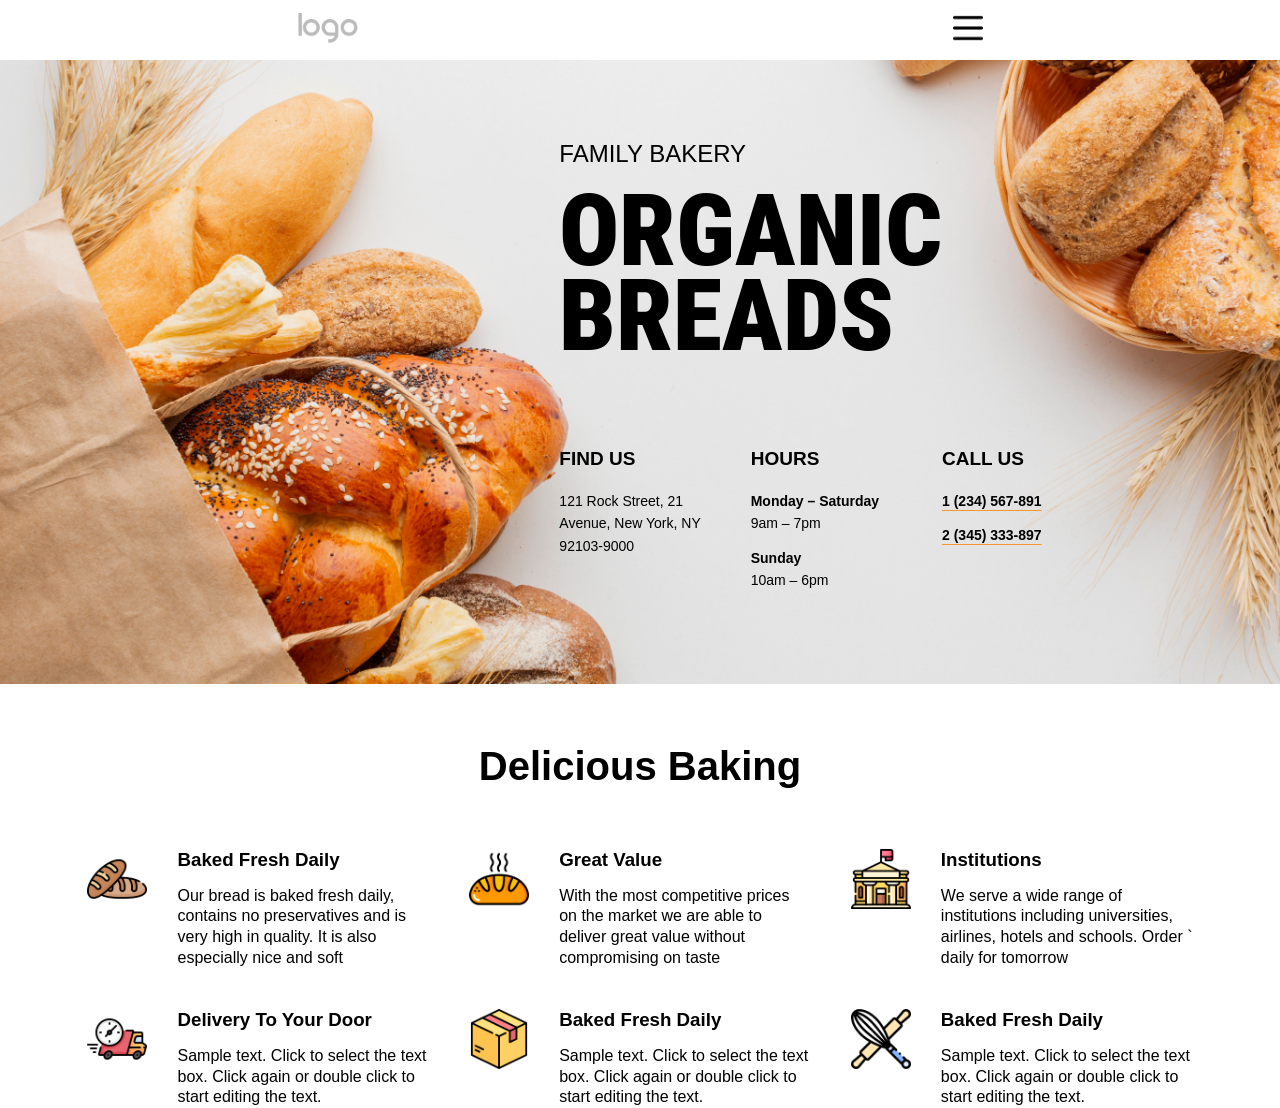
==== Pract_5/index.html @ ac5ef685 "continuing the pract_5" ====
<!DOCTYPE html>
<html lang="en">
<head>
    <meta charset="UTF-8">
    <meta name="viewport" content="width=device-width, initial-scale=1.0">
    <link rel="stylesheet" href="style.css">
    <link href="https://fonts.googleapis.com/css2?family=Roboto+Condensed:wght@400;700&display=swap" rel="stylesheet">    <title>Document</title>
</head>
<body>
    <header>
        <div class="logo">
            <img src="img/logo.png" alt="Logo">
        </div>
        <div class="burger-menu">
            <img src="img/hamburger.png" alt="Menu">
        </div>
    </header>
    
    <section class="hero">
        <div class="hero-container">
            <div class="hero-content">
                <div class="hero-text">
                    <h2>FAMILY BAKERY</h2>
                    <h1>ORGANIC<br>BREADS</h1>
                </div>
                <div class="hero-grid">
                    <div>
                        <h3>FIND US</h3>
                        <p>121 Rock Street, 21 <br>Avenue, New York, NY <br>92103-9000</p>
                    </div>

                    <div>
                        <h3>HOURS</h3>
                        <p><b>Monday – Saturday</b><br>9am – 7pm</p>
                        <p><b>Sunday</b><br>10am – 6pm</p>
                    </div>

                    <div class="call">
                        <h3>CALL US</h3>
                        <p>1 (234) 567-891</p>
                        <p>2 (345) 333-897</p>
                    </div>
                </div>
            </div>
        </div>
    </section>
    <section class="baking">
        <h1>Delicious Baking</h1>
        <div class="baking-grid">
            <div class="grid-element">
                <img src="img/breadsicon.png" alt="breadsIcon" class="icon">
                <div>
                    <h3>Baked Fresh Daily</h3>
                    <p>Our bread is baked fresh daily,
                        <br>contains no preservatives and is
                        <br>very high in quality. It is also
                        <br>especially nice and soft</p>
                </div>
            </div>
            <div class="grid-element">
                <img src="img/breadicon.png" alt="breadsIcon" class="icon">
                <div>
                    <h3>Great Value</h3>
                    <p>With the most competitive prices
                        <br>on the market we are able to
                        <br>deliver great value without
                        <br>compromising on taste</p>
                </div>
            </div>
            <div class="grid-element">
                <img src="img/imageicon.png" alt="breadsIcon" class="icon">
                <div>
                    <h3>Institutions</h3>
                    <p>We serve a wide range of
                        <br>institutions including universities,
                        <br>airlines, hotels and schools. Order
        `               <br>daily for tomorrow</p>
                </div>
            </div>
            <div class="grid-element">
                <img src="img/deliveryicon.png" alt="breadsIcon" class="icon">
                <div>
                    <h3>Delivery To Your Door</h3>
                    <p>Sample text. Click to select the text
                        <br>box. Click again or double click to
                        <br>start editing the text.</p>
                </div>
            </div>
            <div class="grid-element">
                <img src="img/boxicon.png" alt="breadsIcon" class="icon">
                <div>
                    <h3>Baked Fresh Daily</h3>
                    <p>Sample text. Click to select the text
                        <br>box. Click again or double click to
                        <br>start editing the text.</p>
                </div>
            </div>
            <div class="grid-element">
                <img src="img/toolsicon.png" alt="breadsIcon" class="icon">
                <div>
                    <h3>Baked Fresh Daily</h3>
                    <p>Sample text. Click to select the text
                        <br>box. Click again or double click to
                        <br>start editing the text.</p>
                </div>
            </div>
        </div>
    </section>
</body>
</html>
---- Pract_5/style.css ----
* {
    margin: 0;
    padding: 0;
    box-sizing: border-box;
}

header {
    display: flex;
    justify-content: space-around;
    align-items: center;
    width: 100%;
    height: 60px;
}

header img {
    height: 30px;
}

body {
    width: 100%;
    font-family: Montserrat, sans-serif;
}

.hero {
    min-height: 600px;
    max-height: 800px;
    display: flex;
    align-items: center;
    background-image: url("img/breadbg.jpg");
    background-size: cover;
    background-position: center;
    background-repeat: no-repeat;
    background-position: 100% 80%;
}

.hero-container {
    width: 100%;
    max-width: 1200px;
    margin: 0 auto;
    padding: 80px 24px;
    display: grid;
    grid-template-columns: 43% 57%;
}

.hero-content {
    grid-column: 2;
    max-width: 550px;
}

.hero-text h2 {
    font-size: 24px;
    font-weight: 400;
}

.hero-text h1 {
    font-size: 100px;
    line-height: 0.85;
    font-weight: 900;
    margin: 20px 0;
    font-family: "Roboto Condensed", sans-serif;;
}

.hero-text p {
    font-size: 13px;
}

.hero-grid {
    display: grid;
    grid-template-columns: repeat(3, 1fr);
    gap: 24px;
    margin-top: 90px;
}

.hero-grid h3 {
    font-size: 19px;
    margin-bottom: 20px;
}

.hero-grid p {
    font-size: 14px;
    line-height: 1.6;
    margin-bottom: 12px;
}

.call p {
    font-weight: 700;
    text-decoration: underline;
    text-decoration-skip-ink: none;
    text-underline-offset: 4px;
    text-decoration-color: #f2962f;
}

.baking {
    display: flex;
    flex-direction: column;
    justify-content: center;
    align-items: center;
}

.baking h1 {
    font-size: 40px;
    margin: 60px 0;
}

.baking-grid {
    display: grid;
    grid-template-columns: repeat(3, 1fr);
    gap: 40px;
}

.grid-element {
    display: flex;
}

.icon {
    height: 60px;
    padding-right: 30px;
}

.grid-element h3 {
    margin-bottom: 15px;
}

.grid-element p {
    line-height: 1.3;
}
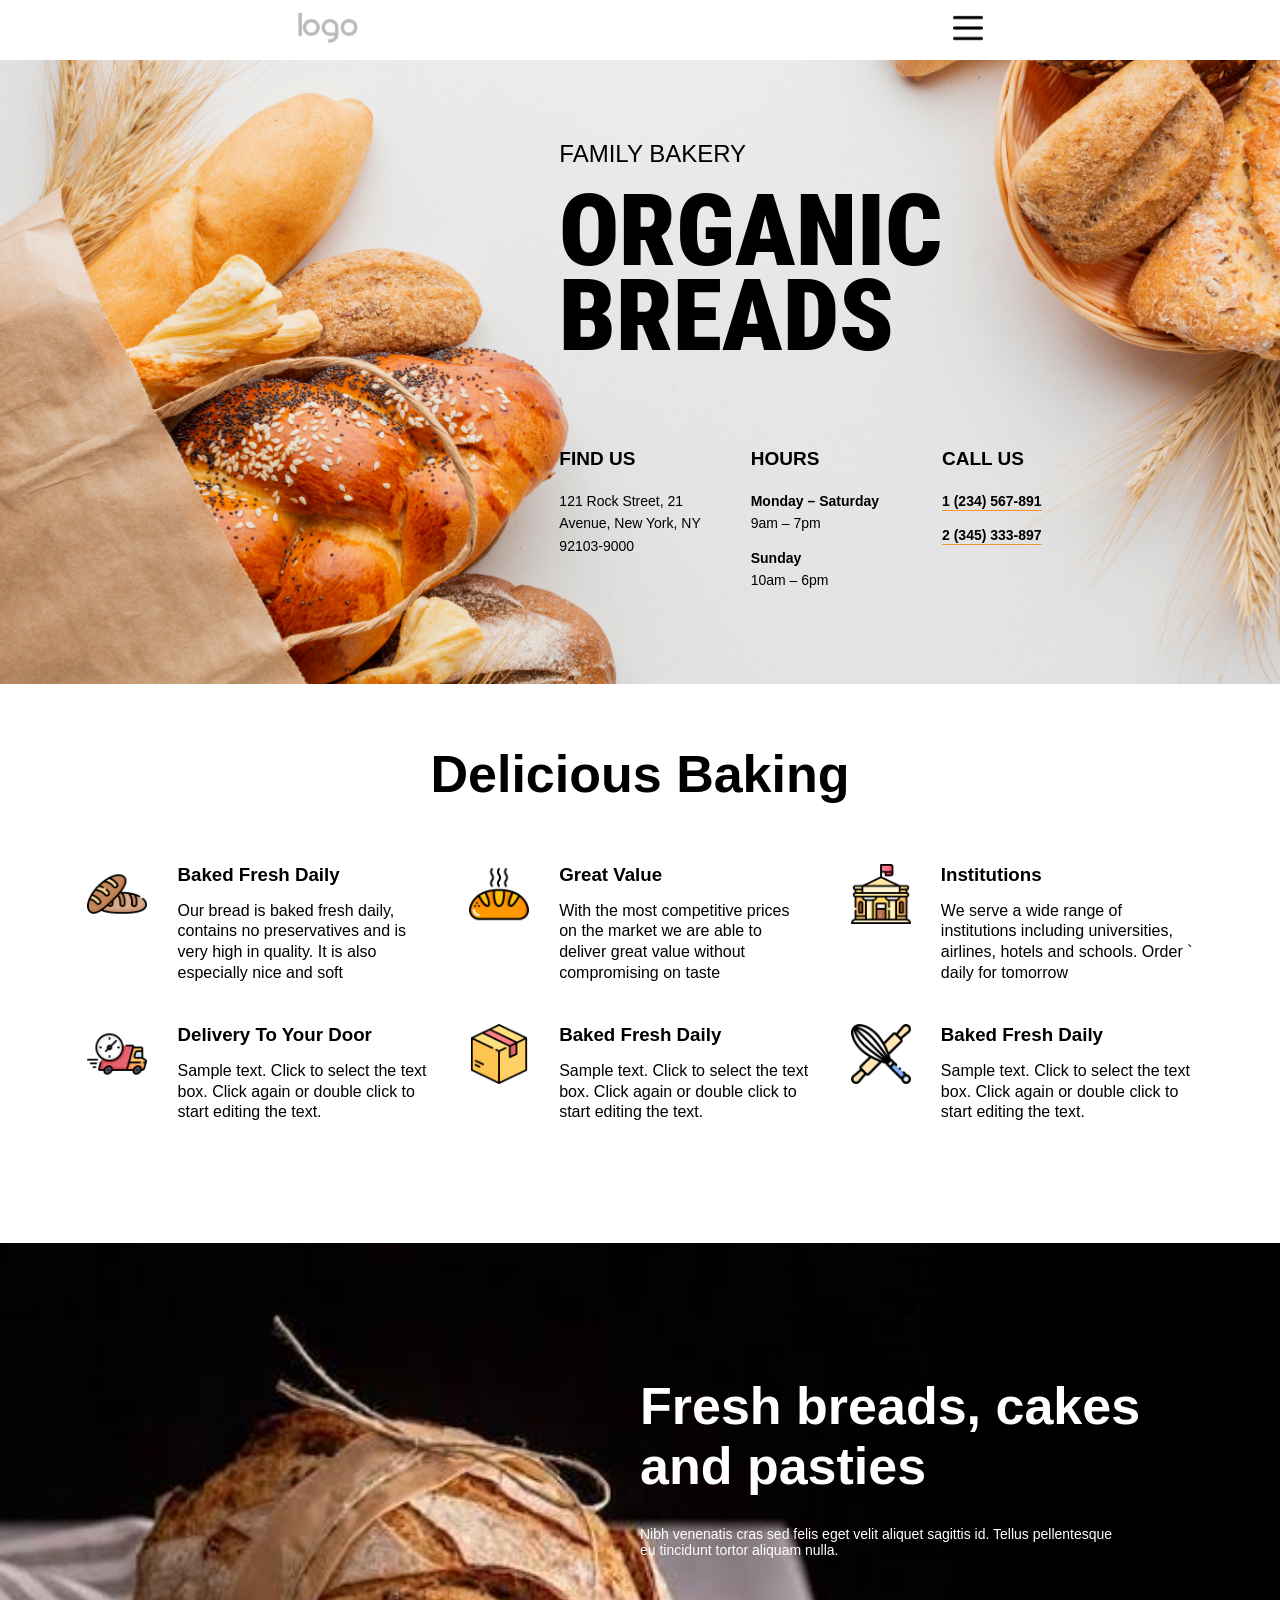
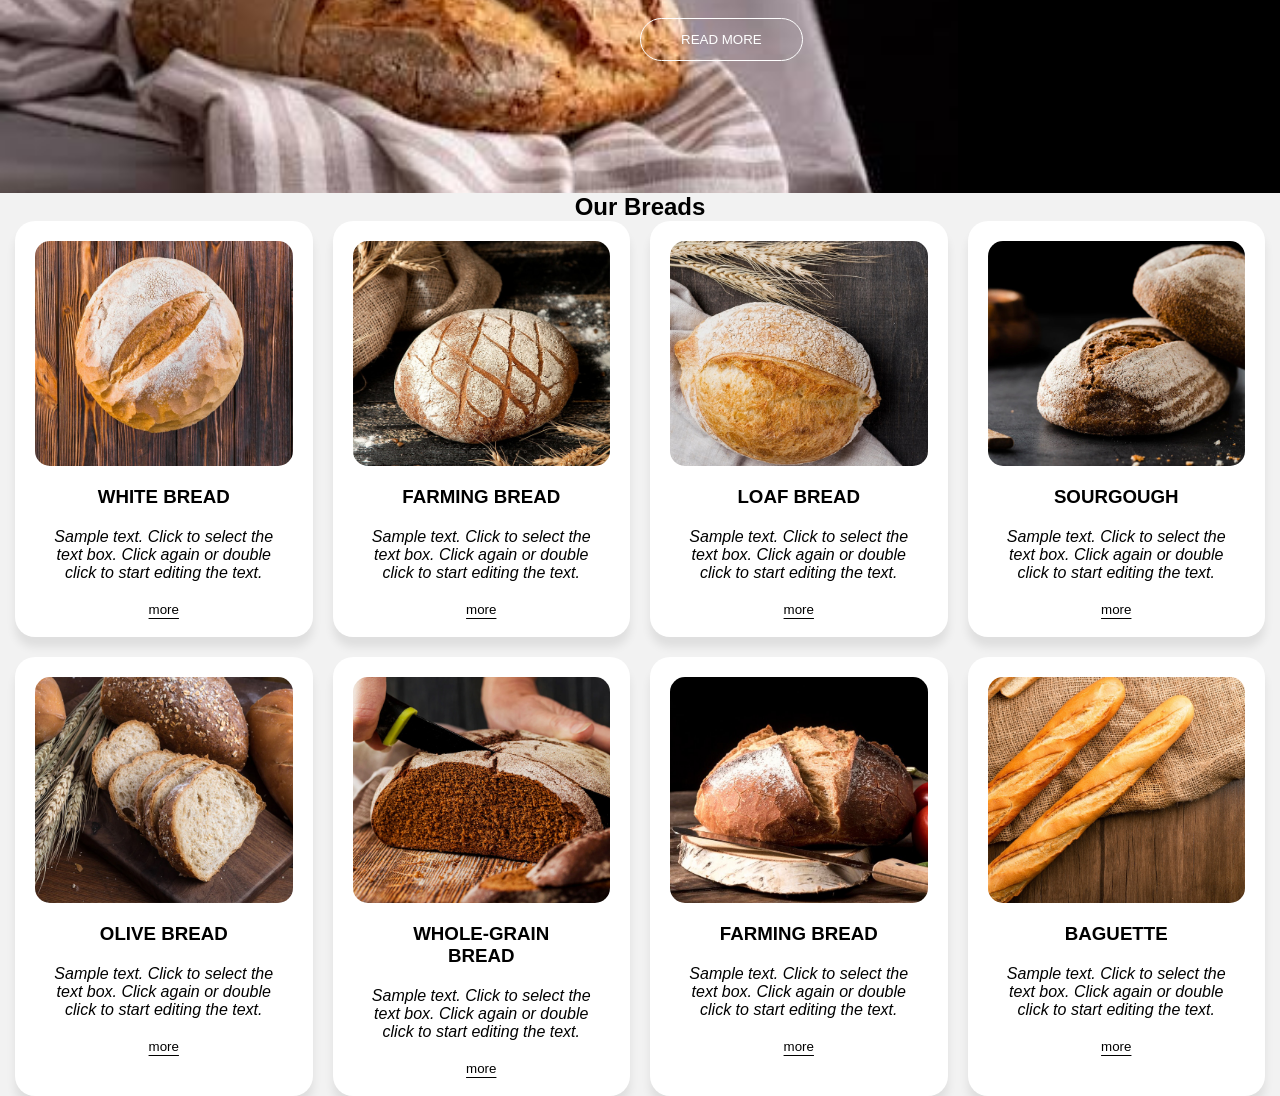
==== commit 21ca4907: "save" ====
--- a/Pract_5/index.html
+++ b/Pract_5/index.html
@@ -106,6 +106,85 @@
             </div>
         </div>
     </section>
+    <section class="ad">
+        <div class="ad-grid">
+            <div class="ad-grid-element">
+                <h1>Fresh breads, cakes <br>and pasties</h1>
+                <p>Nibh venenatis cras sed felis eget velit aliquet sagittis id. Tellus pellentesque
+                    <br>eu tincidunt tortor aliquam nulla.</p>
+                <button>READ MORE</button>
+            </div>
+        </div>
+    </section>
+    <section class="our-breads">
+        <h1>Our Breads</h1>
+        <div class="breads-grid">
+            <div class="card">
+                <img src="img/whitebread.jpg" alt="whitebread">
+                <h3>WHITE BREAD</h3>
+                <p>Sample text. Click to select the
+                    <br>text box. Click again or double
+                    <br>click to start editing the text.</p>
+                <button>more</button>
+            </div>
+            <div class="card">
+                <img src="img/farmingbread.jpg" alt="whitebread">
+                <h3>FARMING BREAD</h3>
+                <p>Sample text. Click to select the
+                    <br>text box. Click again or double
+                    <br>click to start editing the text.</p>
+                <button>more</button>
+            </div>
+            <div class="card">
+                <img src="img/loafbread.jpg" alt="whitebread">
+                <h3>LOAF BREAD</h3>
+                <p>Sample text. Click to select the
+                    <br>text box. Click again or double
+                    <br>click to start editing the text.</p>
+                <button>more</button>
+            </div>
+            <div class="card">
+                <img src="img/sourdough.jpg" alt="whitebread">
+                <h3>SOURGOUGH</h3>
+                <p>Sample text. Click to select the
+                    <br>text box. Click again or double
+                    <br>click to start editing the text.</p>
+                <button>more</button>
+            </div>
+            <div class="card">
+                <img src="img/olivebread.jpg" alt="whitebread">
+                <h3>OLIVE BREAD</h3>
+                <p>Sample text. Click to select the
+                    <br>text box. Click again or double
+                    <br>click to start editing the text.</p>
+                <button>more</button>
+            </div>
+            <div class="card">
+                <img src="img/wholegrainbread.jpg" alt="whitebread">
+                <h3>WHOLE-GRAIN <br>BREAD</h3>
+                <p>Sample text. Click to select the
+                    <br>text box. Click again or double
+                    <br>click to start editing the text.</p>
+                <button>more</button>
+            </div>
+            <div class="card">
+                <img src="img/farmingbreadside.jpg" alt="whitebread">
+                <h3>FARMING BREAD</h3>
+                <p>Sample text. Click to select the
+                    <br>text box. Click again or double
+                    <br>click to start editing the text.</p>
+                <button>more</button>
+            </div>
+            <div class="card">
+                <img src="img/baguette.jpg" alt="whitebread">
+                <h3>BAGUETTE</h3>
+                <p>Sample text. Click to select the
+                    <br>text box. Click again or double
+                    <br>click to start editing the text.</p>
+                <button>more</button>
+            </div>
+        </div>
+    </section>
 </body>
 </html>
 
--- a/Pract_5/style.css
+++ b/Pract_5/style.css
@@ -96,10 +96,11 @@
     flex-direction: column;
     justify-content: center;
     align-items: center;
+    margin-bottom: 120px;
 }
 
 .baking h1 {
-    font-size: 40px;
+    font-size: 52px;
     margin: 60px 0;
 }
 
@@ -124,4 +125,97 @@
 
 .grid-element p {
     line-height: 1.3;
+}
+
+.ad {
+    background-image: url(img/breadblackbg.jpeg);
+    background-position: left;
+    background-repeat: no-repeat;
+    background-color: black;
+    background-position: 0 80%;
+    background-size: auto 230%;
+}
+
+.ad-grid {
+    display: grid;
+    grid-template-columns: repeat(2, 1fr);
+    grid-template-rows: 550px;
+}
+
+.ad-grid-element {
+    grid-column: 2;
+    color: white;
+    display: flex;
+    flex-direction: column;
+    justify-content: center;
+    align-items: start;
+}
+
+.ad-grid-element button {
+    background-color: transparent;
+    border: 1px solid white;
+    color: white;
+    border-radius: 30px;
+    padding: 13px 40px;
+}
+
+.ad-grid-element h1 {
+    font-size: 52px;
+    margin-bottom: 30px;
+}
+
+.ad-grid-element p {
+    font-size: 14px;
+    margin-bottom: 60px;
+}
+
+.our-breads {
+    display: flex;
+    flex-direction: column;
+    justify-content: center;
+    align-items: center;
+    background-color: #f2f2f2;
+}
+
+.breads-grid {
+    display: grid;
+    grid-template-columns: repeat(4, 1fr);
+    max-width: 1250px;
+    gap: 20px;
+}
+
+.card {
+    background-color: white;
+    border-radius: 20px;
+    padding: 20px;
+    display: flex;
+    flex-direction: column;
+    align-items: center;
+    text-align: center;
+    box-shadow: 0 10px 10px #00000015;
+}
+
+.card img {
+    width: 100%;
+    aspect-ratio: 4 / 3.5;
+    object-fit: cover;
+    border-radius: 15px;
+}
+
+.card h3 {
+    margin: 20px 0;
+}
+
+.card p {
+    font-style: italic;
+}
+
+.card button {
+    background-color: transparent;
+    border: none;
+    text-decoration: underline;
+    text-decoration-skip-ink: none;
+    text-underline-offset: 4px;
+    text-decoration-color: #000;
+    margin-top: 20px;
 }
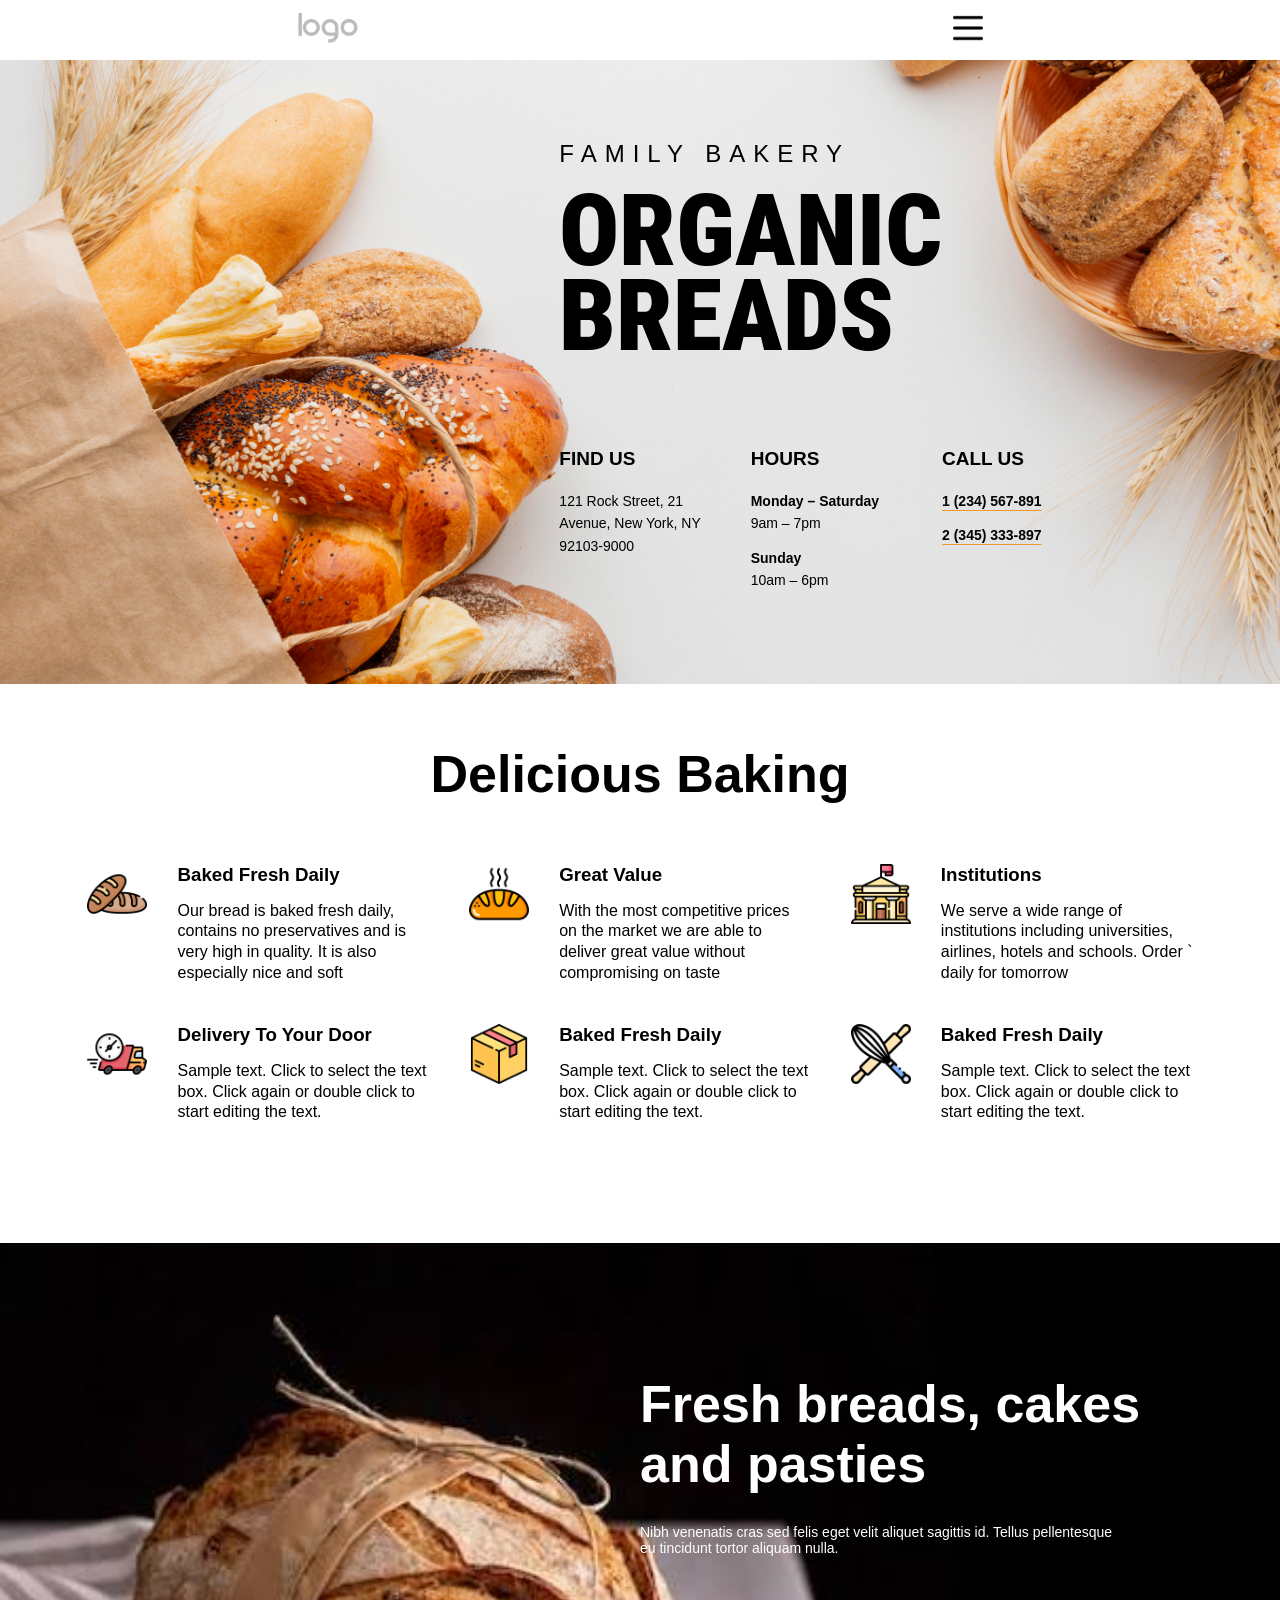
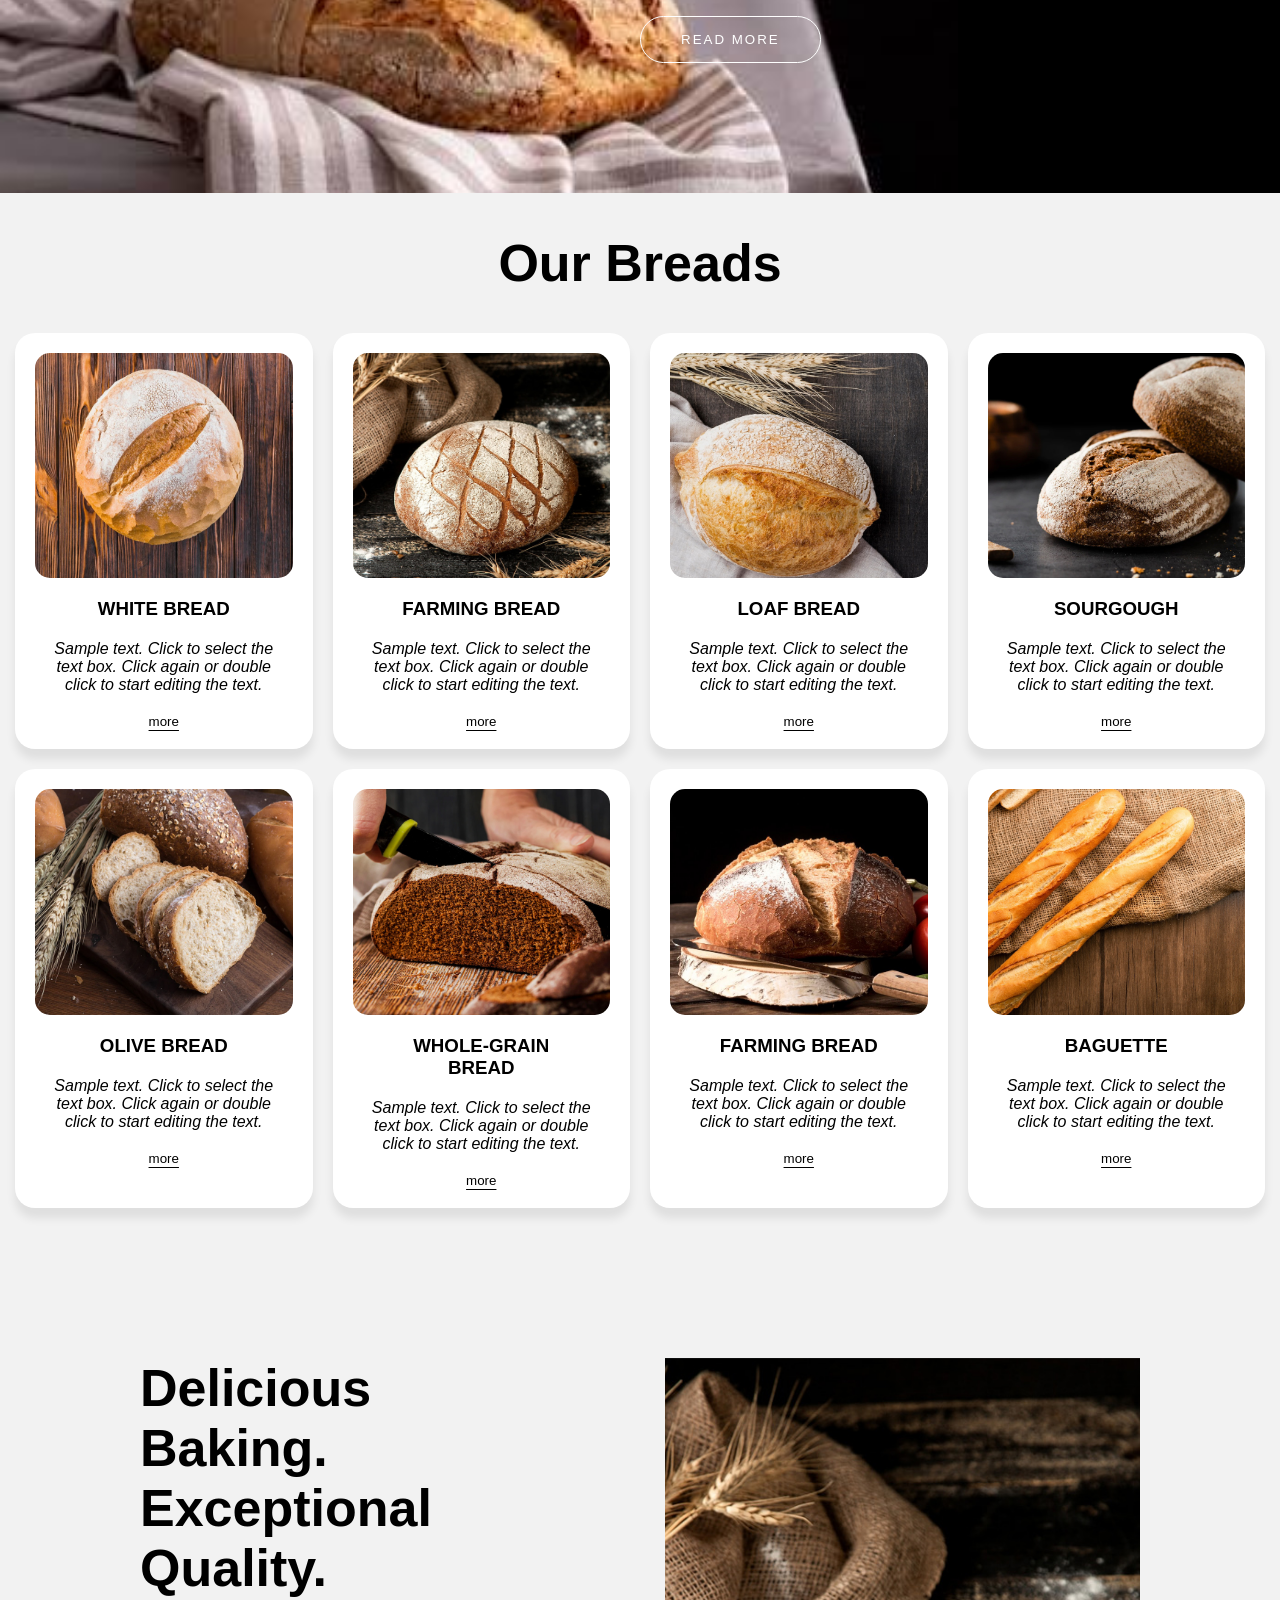
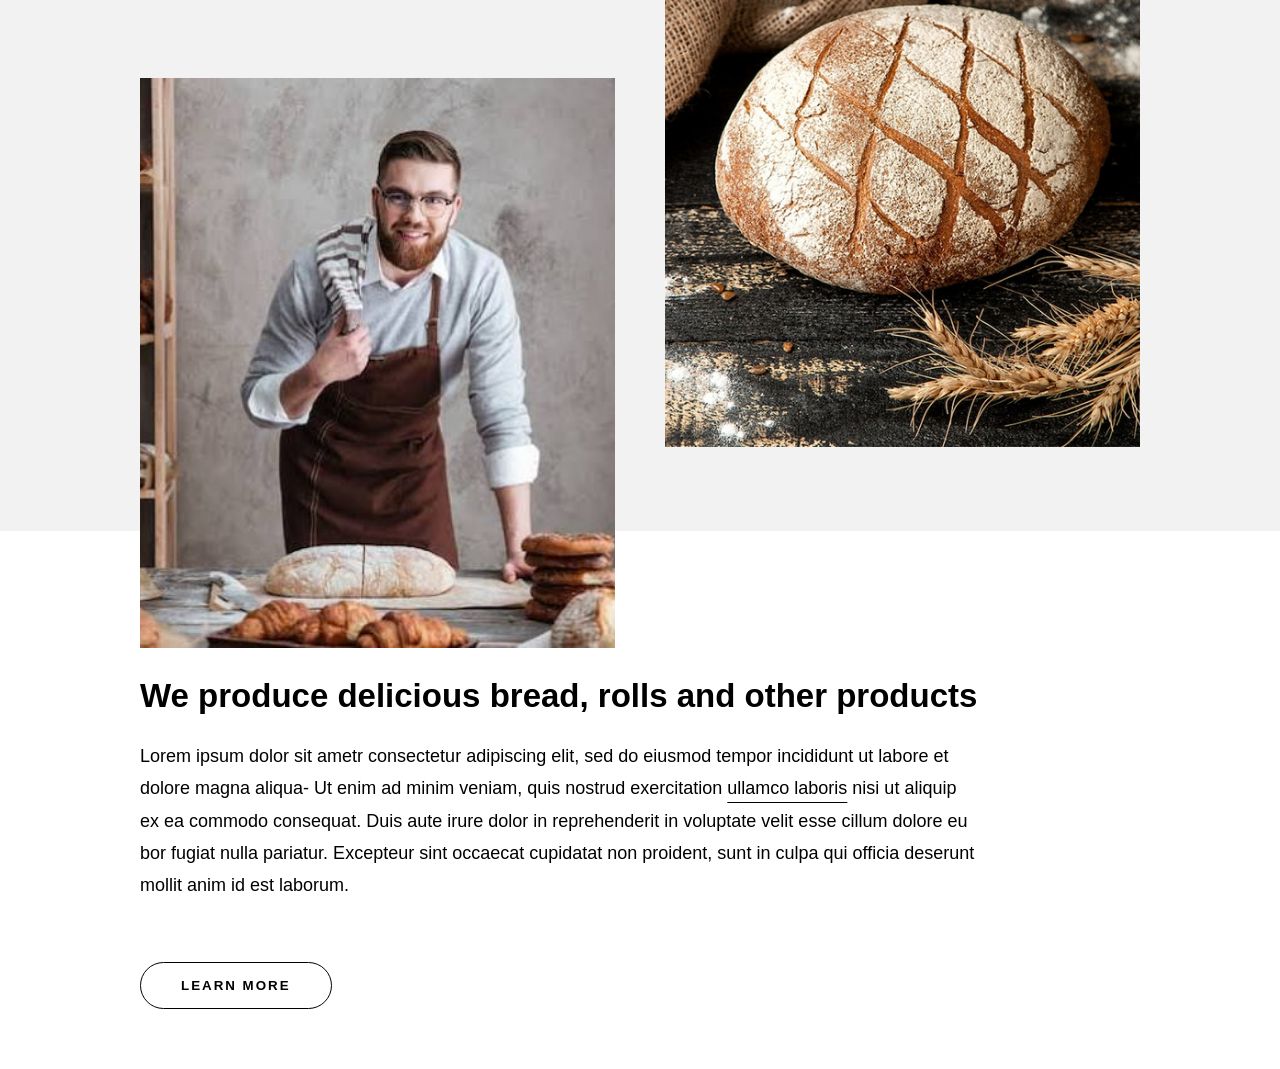
==== commit ab3a0501: "save" ====
--- a/Pract_5/index.html
+++ b/Pract_5/index.html
@@ -185,6 +185,28 @@
             </div>
         </div>
     </section>
+    <section class="bottom">
+        <div class="bottom-grid">
+            <div class="first-element">
+                <h1>Delicious
+                    <br>Baking.
+                    <br>Exceptional
+                    <br>Quality.
+                </h1>
+                <img src="img/manbacker.jpeg" alt="BakerImage">                
+            </div>
+            <img src="img/farmingbread.jpg" alt="BreadImage">
+            <div class="info-text">
+                <h2>We produce delicious bread, rolls and other products</h2>
+                <p>Lorem ipsum dolor sit ametr consectetur adipiscing elit, sed do eiusmod tempor incididunt ut labore et
+                    <br>dolore magna aliqua- Ut enim ad minim veniam, quis nostrud exercitation <span>ullamco laboris</span> nisi ut aliquip
+                    <br>ex ea commodo consequat. Duis aute irure dolor in reprehenderit in voluptate velit esse cillum dolore eu
+                    <br>bor fugiat nulla pariatur. Excepteur sint occaecat cupidatat non proident, sunt in culpa qui officia deserunt
+                    <br>mollit anim id est laborum.</p>
+                <button>LEARN MORE</button>
+            </div>
+        </div>
+    </section>
 </body>
 </html>
 
--- a/Pract_5/style.css
+++ b/Pract_5/style.css
@@ -51,6 +51,7 @@
 .hero-text h2 {
     font-size: 24px;
     font-weight: 400;
+    letter-spacing: 8px;
 }
 
 .hero-text h1 {
@@ -151,12 +152,13 @@
     align-items: start;
 }
 
-.ad-grid-element button {
+.ad-grid-element button, .info-text button {
     background-color: transparent;
     border: 1px solid white;
     color: white;
     border-radius: 30px;
-    padding: 13px 40px;
+    padding: 15px 40px;
+    letter-spacing: 2px;
 }
 
 .ad-grid-element h1 {
@@ -175,6 +177,11 @@
     justify-content: center;
     align-items: center;
     background-color: #f2f2f2;
+    padding-bottom: 150px;
+}
+.our-breads h1 {
+    font-size: 52px;
+    margin: 40px 0;
 }
 
 .breads-grid {
@@ -218,4 +225,65 @@
     text-underline-offset: 4px;
     text-decoration-color: #000;
     margin-top: 20px;
+}
+
+.bottom {
+    display: flex;
+    flex-direction: column;
+    align-items: center;
+    justify-content: center;
+    background: #FFFFFF;
+    background: linear-gradient(180deg, rgba(242, 242, 242, 1) 59%, rgba(255, 255, 255, 1) 59%);
+    padding-bottom: 60px;
+}
+
+.bottom h1 {
+    font-size: 52px;
+    margin-bottom: 80px;
+}
+
+.bottom-grid {
+    display: grid;
+    grid-template-columns: repeat(2, 1fr);
+    gap: 50px;
+    max-width: 1000px;
+}
+
+.bottom-grid > div img {
+    object-fit: cover;
+    aspect-ratio: 3 / 3.6;
+}
+
+.bottom-grid img {
+    object-fit: cover;
+    width: 100%;
+    aspect-ratio: 2 / 2.9;
+}
+
+.info-text {
+    grid-column: 1 / 3;
+}
+
+.info-text h2 {
+    font-size: 33px;
+    margin: -25px 0 25px;
+}
+
+.info-text p {
+    font-size: 18px;
+    line-height: 1.8;
+    margin-bottom: 60px;
+}
+
+.info-text span {
+    text-decoration: underline;
+    text-decoration-skip-ink: none;
+    text-underline-offset: 8px;
+    text-decoration-color: #000;
+}
+
+.info-text button {
+    color: #000;
+    border: 1px solid #000;
+    font-weight: 700;
 }
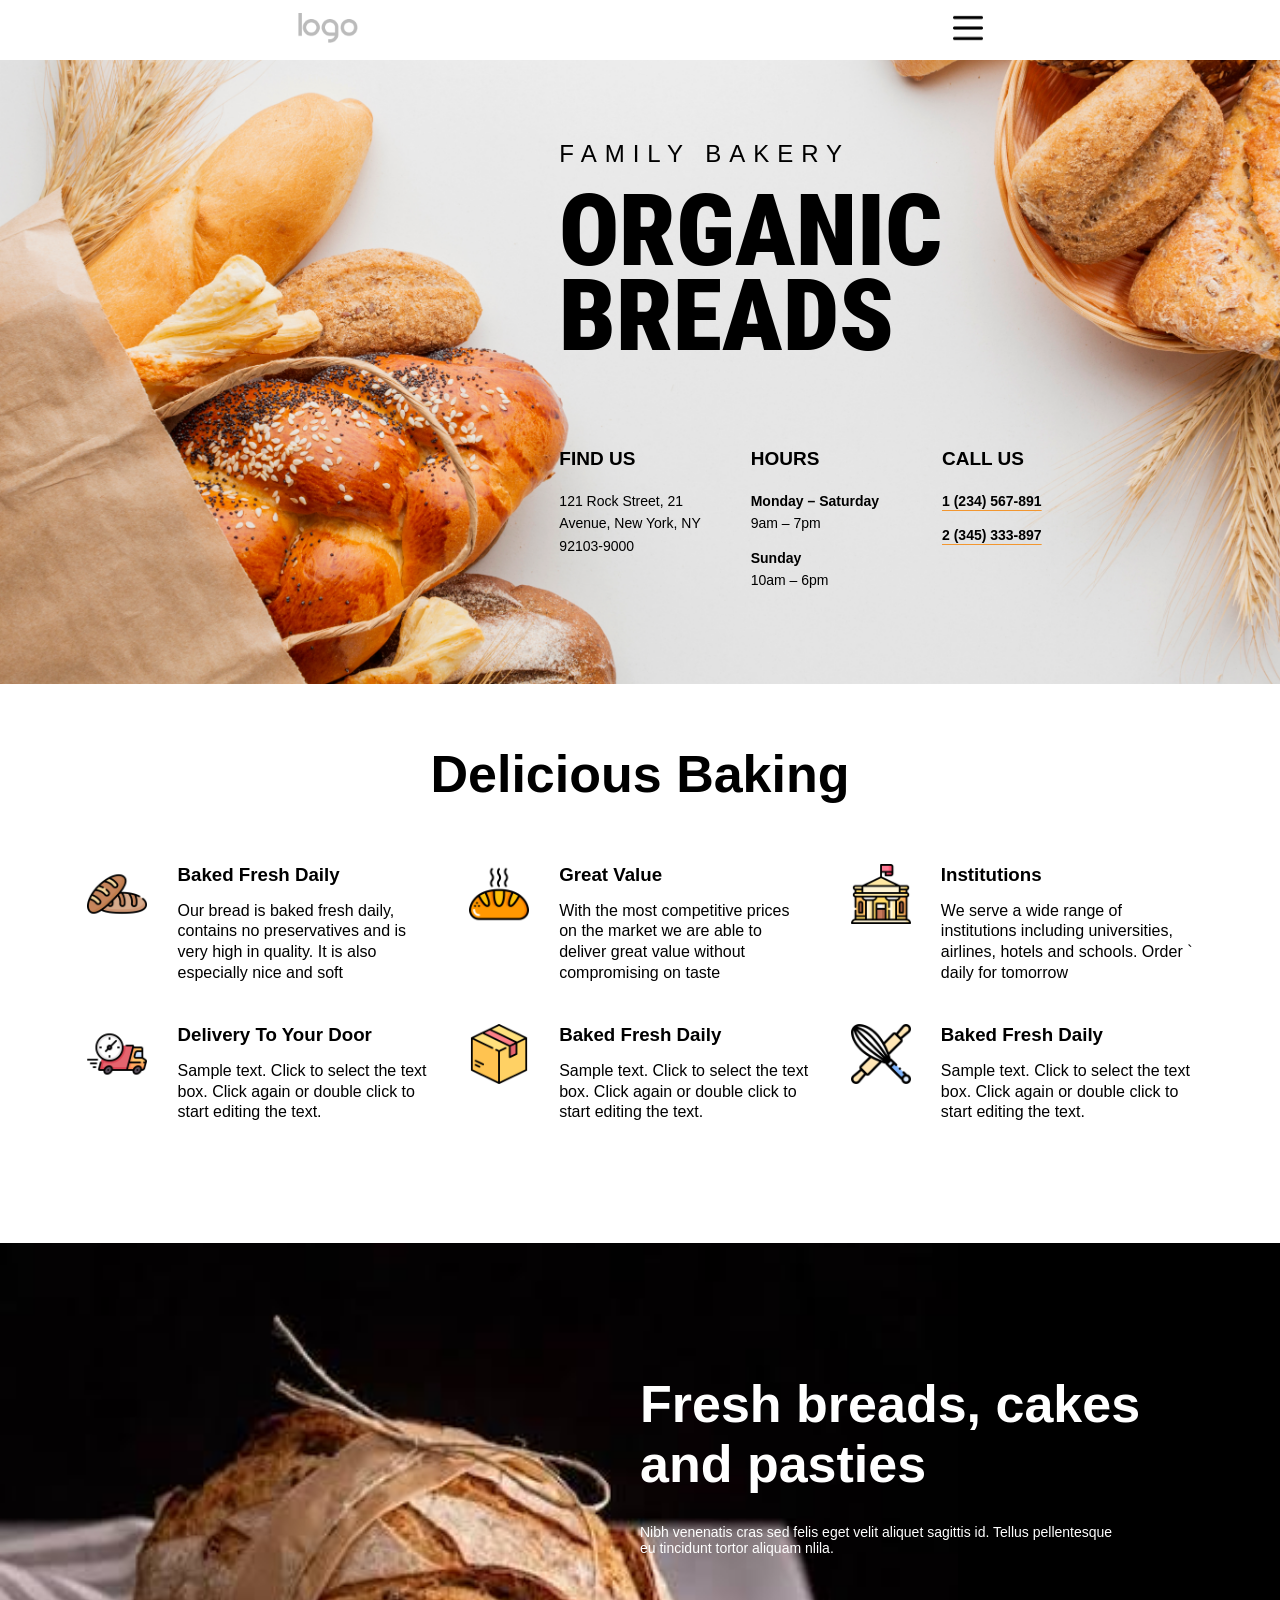
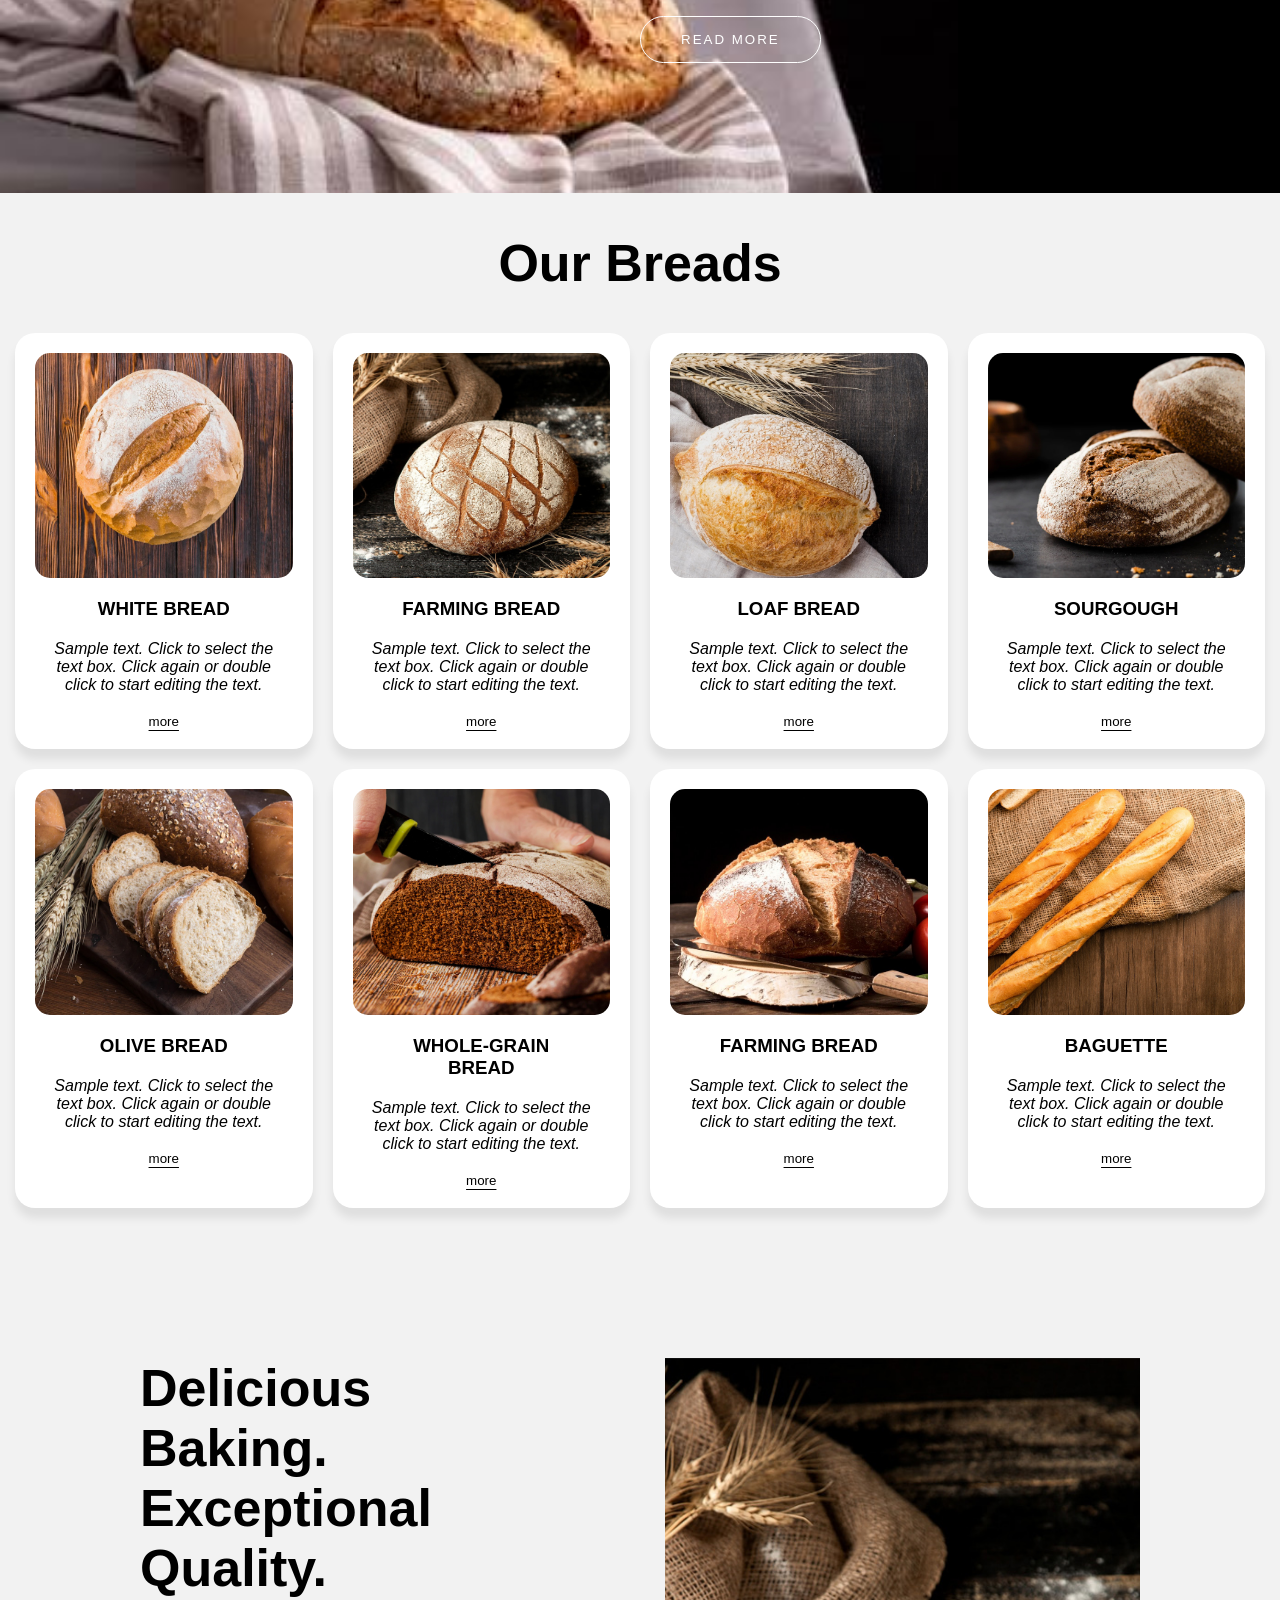
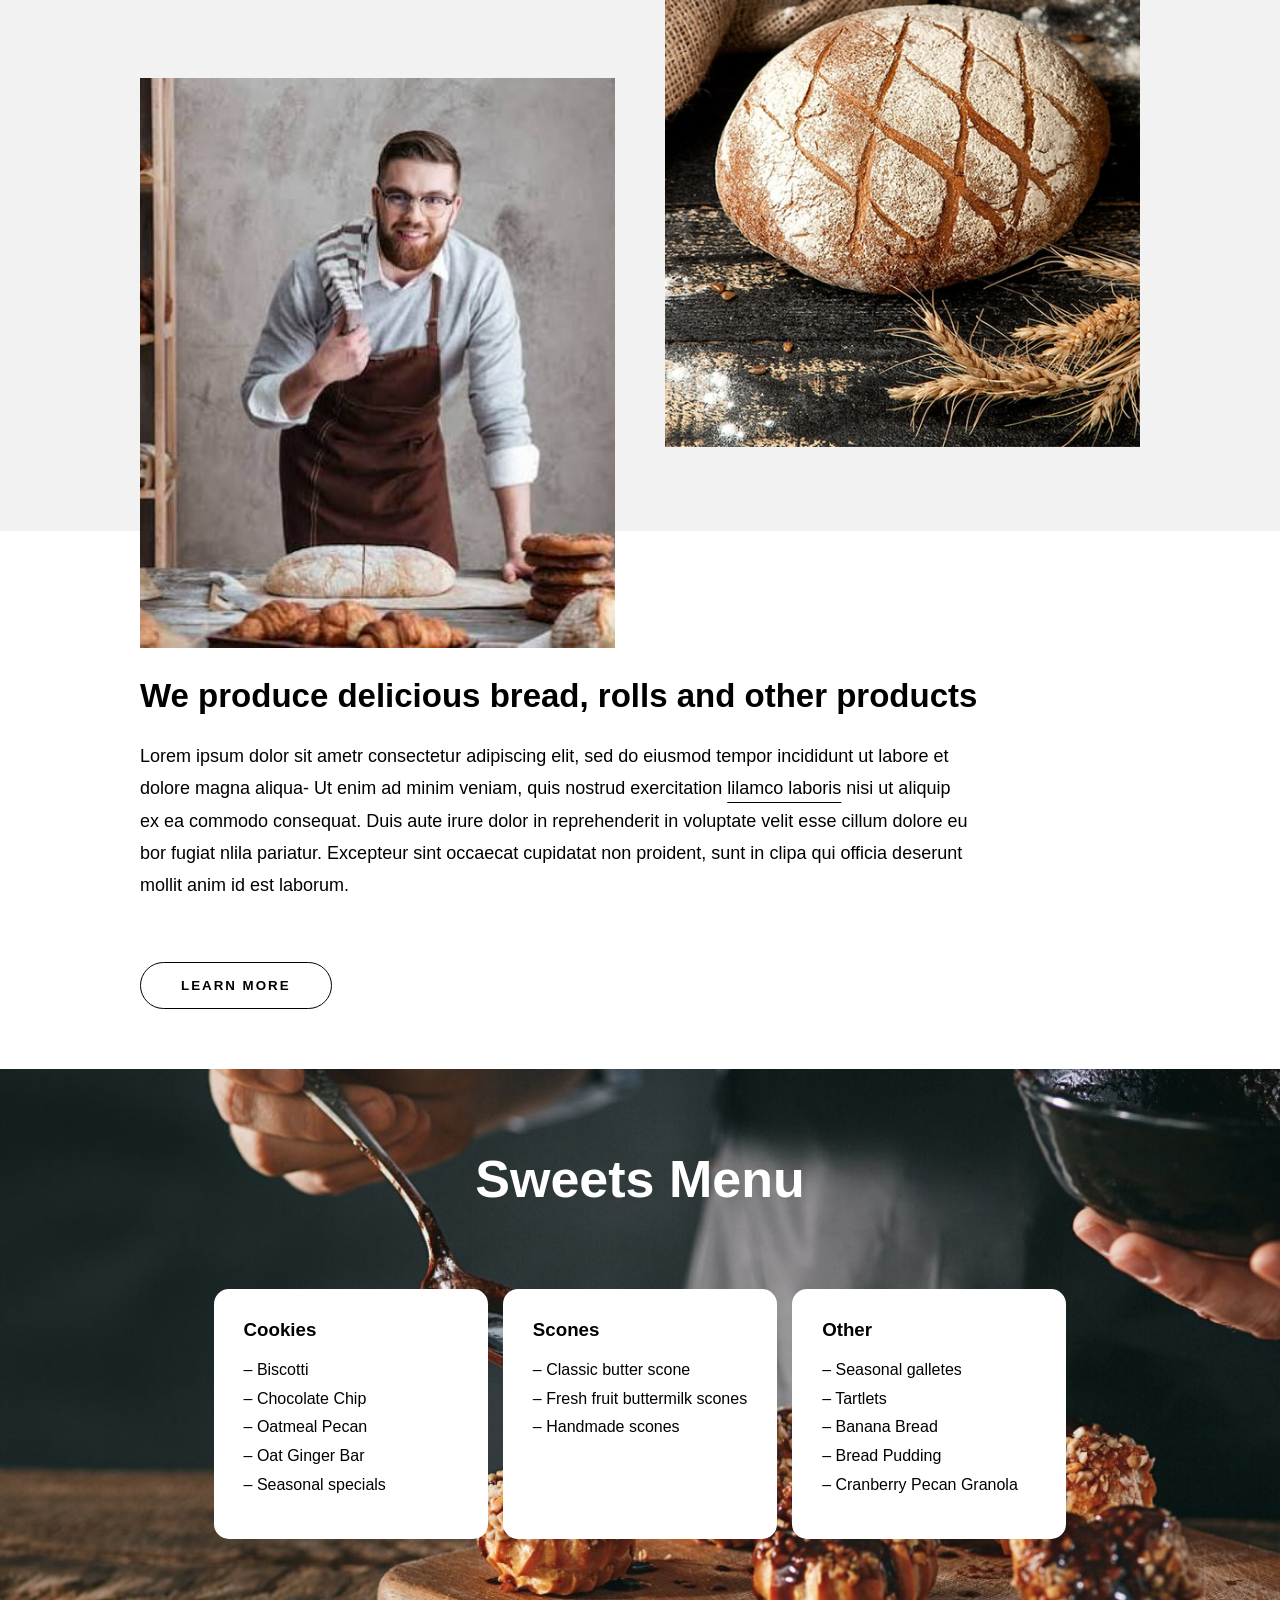
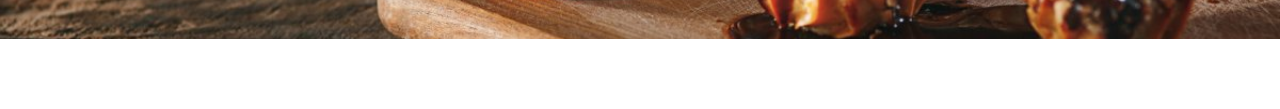
==== commit 4661473b: "Finishing the Pract_5" ====
--- a/Pract_5/index.html
+++ b/Pract_5/index.html
@@ -111,7 +111,7 @@
             <div class="ad-grid-element">
                 <h1>Fresh breads, cakes <br>and pasties</h1>
                 <p>Nibh venenatis cras sed felis eget velit aliquet sagittis id. Tellus pellentesque
-                    <br>eu tincidunt tortor aliquam nulla.</p>
+                    <br>eu tincidunt tortor aliquam nlila.</p>
                 <button>READ MORE</button>
             </div>
         </div>
@@ -199,14 +199,50 @@
             <div class="info-text">
                 <h2>We produce delicious bread, rolls and other products</h2>
                 <p>Lorem ipsum dolor sit ametr consectetur adipiscing elit, sed do eiusmod tempor incididunt ut labore et
-                    <br>dolore magna aliqua- Ut enim ad minim veniam, quis nostrud exercitation <span>ullamco laboris</span> nisi ut aliquip
+                    <br>dolore magna aliqua- Ut enim ad minim veniam, quis nostrud exercitation <span>lilamco laboris</span> nisi ut aliquip
                     <br>ex ea commodo consequat. Duis aute irure dolor in reprehenderit in voluptate velit esse cillum dolore eu
-                    <br>bor fugiat nulla pariatur. Excepteur sint occaecat cupidatat non proident, sunt in culpa qui officia deserunt
+                    <br>bor fugiat nlila pariatur. Excepteur sint occaecat cupidatat non proident, sunt in clipa qui officia deserunt
                     <br>mollit anim id est laborum.</p>
                 <button>LEARN MORE</button>
             </div>
         </div>
     </section>
+    <section class="footer">
+        <div class="footer-container">
+            <h1>Sweets Menu</h1>
+            <div class="footer-grid">   
+                <div class="footer-card">
+                    <h3>Cookies</h3>
+                    <ul>
+                        <li>– Biscotti</li>
+                        <li>– Chocolate Chip</li>
+                        <li>– Oatmeal Pecan</li>
+                        <li>– Oat Ginger Bar</li>
+                        <li>– Seasonal specials</li>
+                    </ul>
+                </div>
+                <div class="footer-card">
+                    <h3>Scones</h3>
+                    <ul>
+                        <li>– Classic butter scone</li>
+                        <li>– Fresh fruit buttermilk scones</li>
+                        <li>– Handmade scones</li>
+                    </ul>
+                </div>
+                <div class="footer-card">
+                    <h3>Other</h3>
+                    <ul>
+                        <li>– Seasonal galletes</li>
+                        <li>– Tartlets</li>
+                        <li>– Banana Bread</li>
+                        <li>– Bread Pudding</li>
+                        <li>– Cranberry Pecan Granola</li>
+                    </ul>
+                </div>
+            </div>
+        </div>
+    </section>
+    <div style="height: 70px;"></div>
 </body>
 </html>
 
--- a/Pract_5/style.css
+++ b/Pract_5/style.css
@@ -24,7 +24,6 @@
 
 .hero {
     min-height: 600px;
-    max-height: 800px;
     display: flex;
     align-items: center;
     background-image: url("img/breadbg.jpg");
@@ -286,4 +285,52 @@
     color: #000;
     border: 1px solid #000;
     font-weight: 700;
+}
+
+.footer {
+    background-image: url(img/background.jpeg);
+    background-size: cover;
+    background-position: 0 25%;
+    background-repeat: no-repeat;
+}
+
+.footer h1 {
+    font-size: 52px;
+    margin: 80px;
+    color: white;
+}
+
+.footer-container {
+    display: flex;
+    flex-direction: column;
+    align-items: center;
+    justify-content: center;
+}
+
+.footer-grid {
+    min-height: 350px;
+    display: grid;
+    grid-template-columns: repeat(3, 1fr);
+    max-width: 1250px;
+    gap: 15px;
+}
+
+.footer-card {
+    background-color: white;
+    max-height: 250px;
+    padding: 30px;
+    border-radius: 15px;
+}
+
+.footer-card h3 {
+    margin-bottom: 15px;
+}
+
+ul {
+    list-style: none;
+    padding-left: 0;
+}
+
+li {
+    line-height: 1.8;
 }
